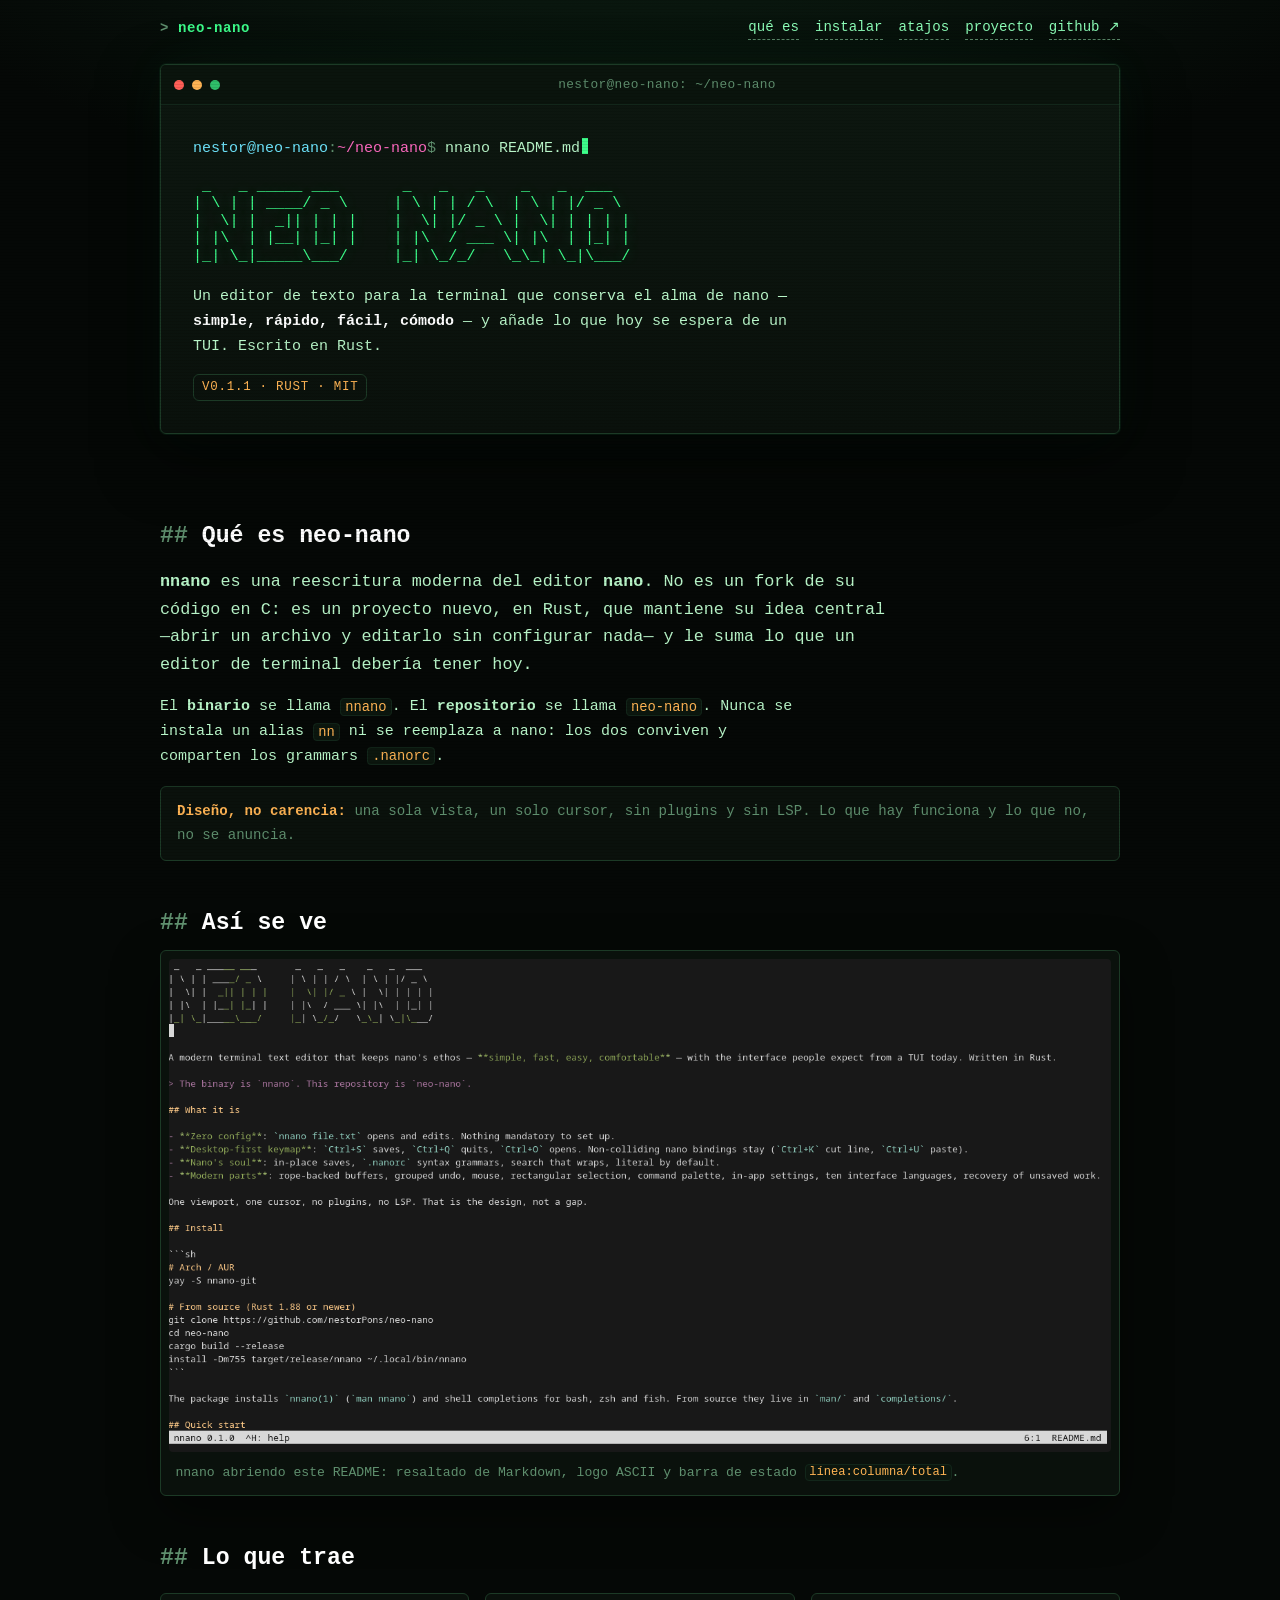
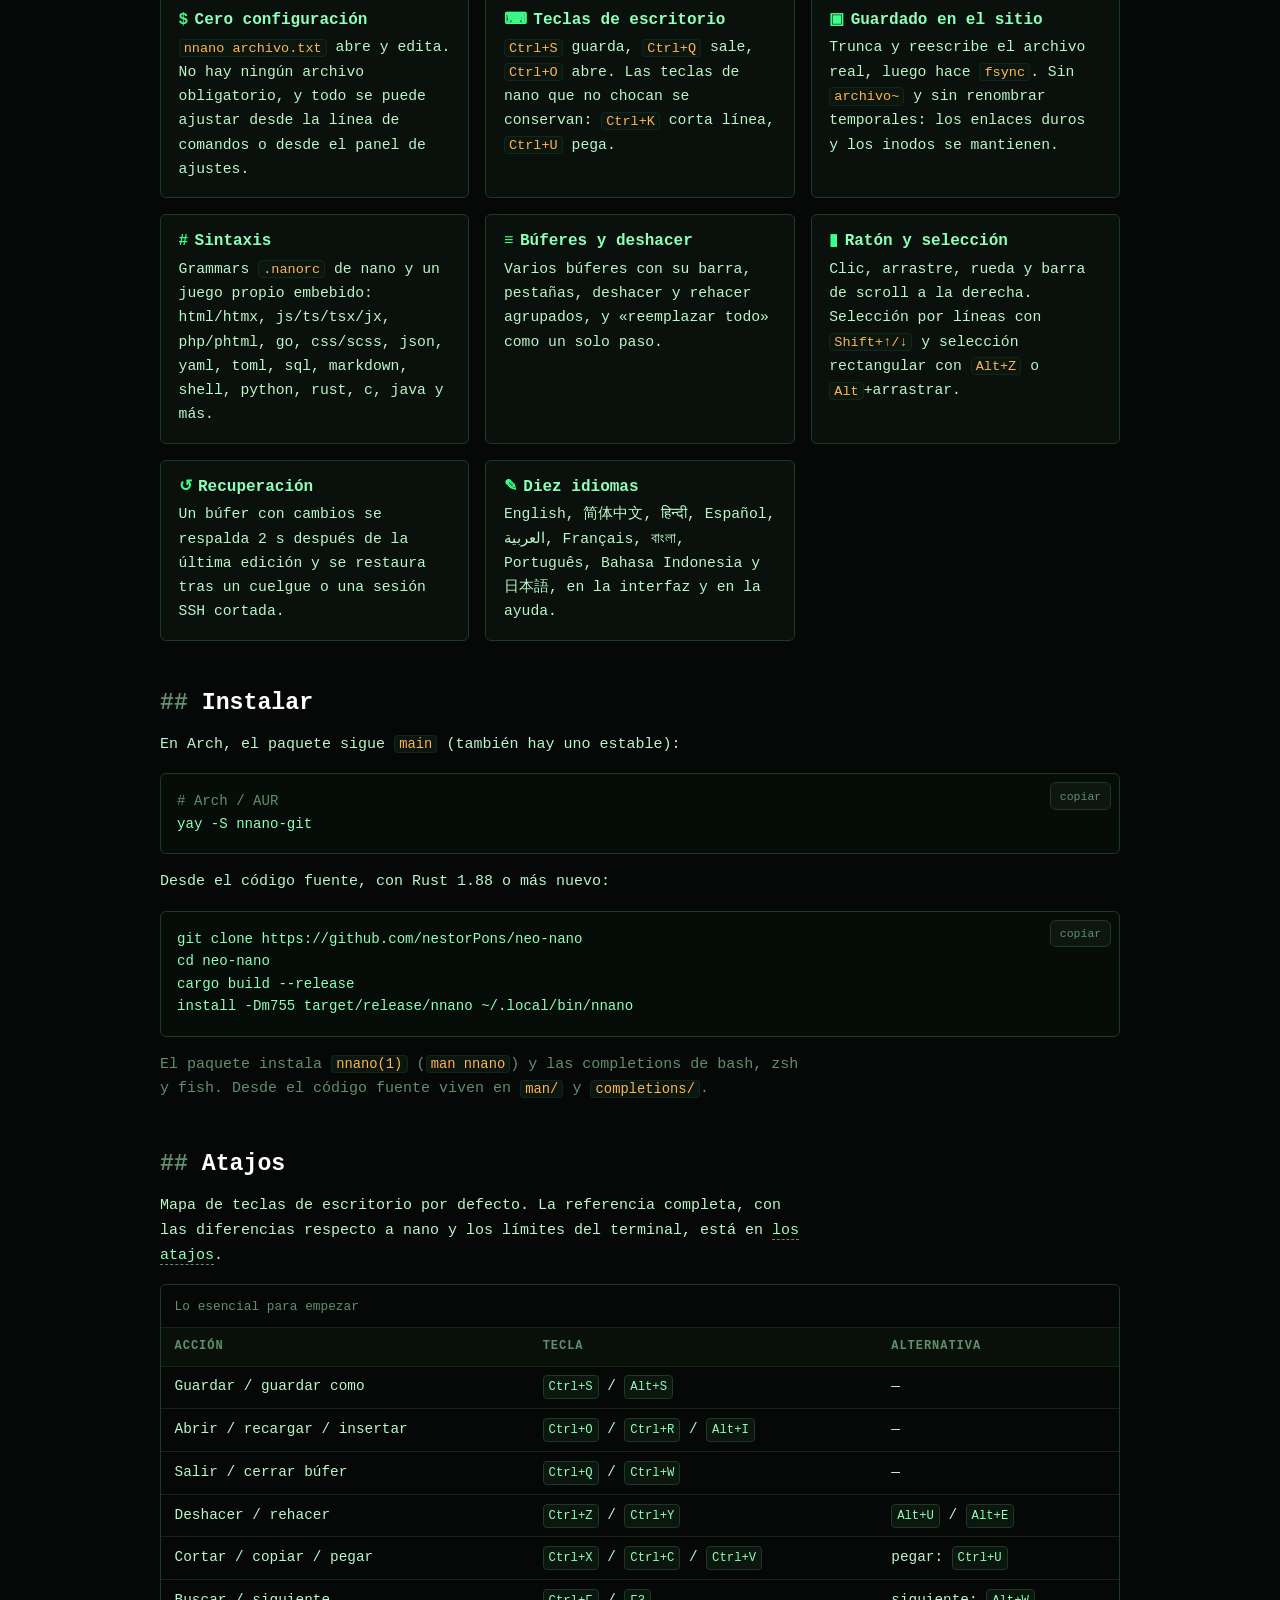
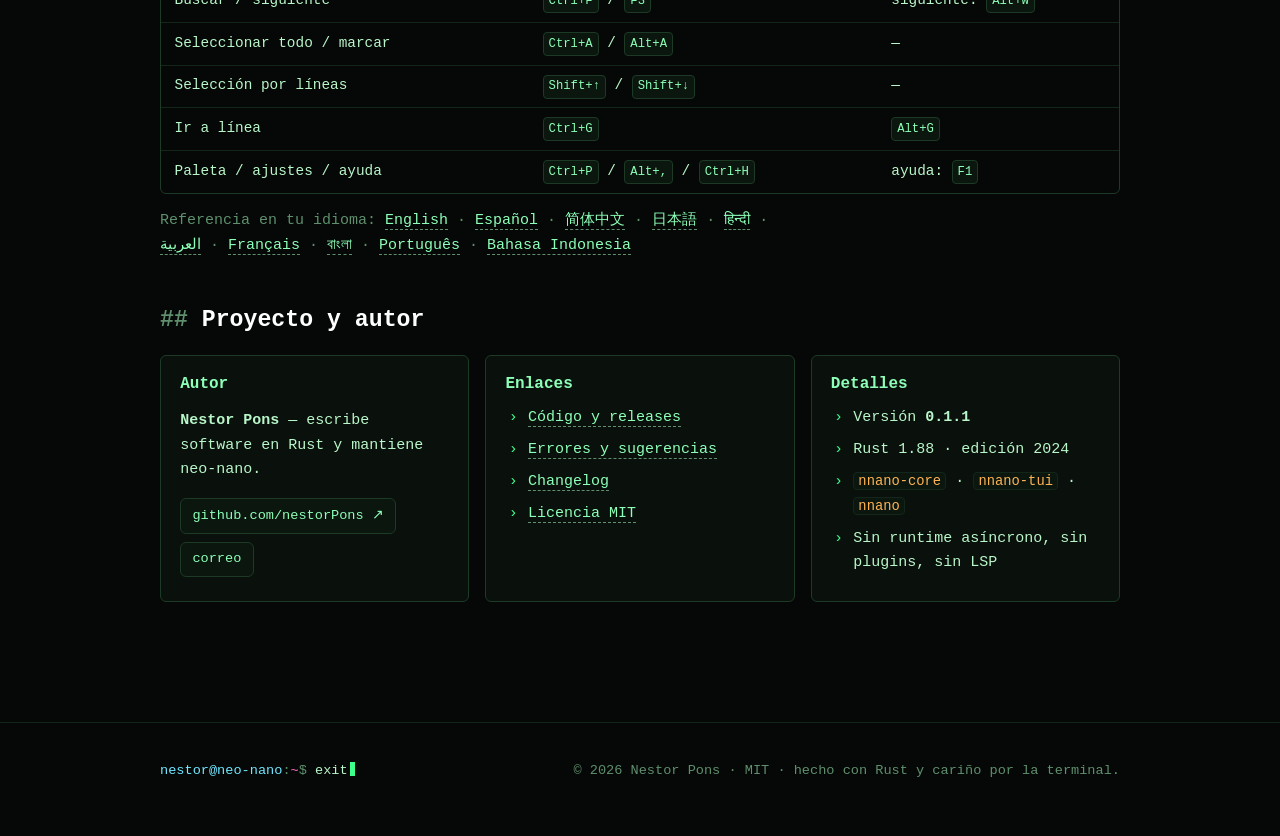
==== docs/index.html @ e3008f57 "site: terminal-retro GitHub Pages for the project - docs/index.html: what neo-nano is, screenshot, f" ====
<!doctype html>
<html lang="es">
<head>
  <meta charset="utf-8">
  <meta name="viewport" content="width=device-width, initial-scale=1">
  <title>neo-nano — un editor de texto para la terminal</title>
  <meta name="description" content="nnano es un editor de texto de terminal moderno escrito en Rust: la filosofía de nano (simple, rápido, fácil, cómodo) con teclas de escritorio, ratón, deshacer agrupado, paleta de comandos, diez idiomas y recuperación de trabajo sin guardar.">
  <meta name="author" content="Nestor Pons">
  <meta name="theme-color" content="#050806">

  <meta property="og:type" content="website">
  <meta property="og:title" content="neo-nano — un editor de texto para la terminal">
  <meta property="og:description" content="La filosofía de nano, con lo que se espera de un TUI hoy. Escrito en Rust. El binario es nnano; el repositorio es neo-nano.">
  <meta property="og:url" content="https://nestorpons.github.io/neo-nano/">
  <meta property="og:image" content="https://nestorpons.github.io/neo-nano/assets/neo-nano.png">
  <meta property="og:locale" content="es_ES">
  <meta name="twitter:card" content="summary_large_image">

  <link rel="icon" href="assets/favicon.svg" type="image/svg+xml">
  <link rel="stylesheet" href="style.css">
  <script src="site.js" defer></script>
</head>
<body>
  <a class="skip" href="#contenido">Saltar al contenido</a>

  <div class="wrap topnav" aria-label="Navegación principal">
    <a class="brand" href="./">neo-nano</a>
    <a href="#que-es">qué es</a>
    <a href="#instalar">instalar</a>
    <a href="atajos.html">atajos</a>
    <a href="#proyecto">proyecto</a>
    <a href="https://github.com/nestorPons/neo-nano">github ↗</a>
  </div>

  <header class="wrap term">
    <div class="term-bar" aria-hidden="true">
      <span class="dot r"></span>
      <span class="dot a"></span>
      <span class="dot g"></span>
      <span class="term-title">nestor@neo-nano: ~/neo-nano</span>
    </div>
    <div class="term-body">
      <p class="prompt" aria-hidden="true"><span class="user">nestor@neo-nano</span>:<span class="path">~/neo-nano</span>$ <span class="cmd">nnano README.md</span><span class="cursor"></span></p>
      <h1 class="sr-only">neo-nano: un editor de texto de terminal moderno y compatible con nano</h1>
      <pre class="logo" aria-hidden="true"> _   _ _____ ___       _   _   _    _   _  ___
| \ | | ____/ _ \     | \ | | / \  | \ | |/ _ \
|  \| |  _|| | | |    |  \| |/ _ \ |  \| | | | |
| |\  | |__| |_| |    | |\  / ___ \| |\  | |_| |
|_| \_|_____\___/     |_| \_/_/   \_\_| \_|\___/</pre>
      <p class="tagline">Un editor de texto para la terminal que conserva el alma de nano — <strong>simple, rápido, fácil, cómodo</strong> — y añade lo que hoy se espera de un TUI. Escrito en Rust.</p>
      <span class="kicker">v0.1.1 · Rust · MIT</span>
    </div>
  </header>

  <main id="contenido" class="wrap">
    <section id="que-es">
      <h2>Qué es neo-nano</h2>
      <p class="lead"><strong>nnano</strong> es una reescritura moderna del editor <strong>nano</strong>. No es un fork de su código en C: es un proyecto nuevo, en Rust, que mantiene su idea central —abrir un archivo y editarlo sin configurar nada— y le suma lo que un editor de terminal debería tener hoy.</p>
      <p>El <strong>binario</strong> se llama <code>nnano</code>. El <strong>repositorio</strong> se llama <code>neo-nano</code>. Nunca se instala un alias <code>nn</code> ni se reemplaza a nano: los dos conviven y comparten los grammars <code>.nanorc</code>.</p>
      <div class="note"><strong>Diseño, no carencia:</strong> una sola vista, un solo cursor, sin plugins y sin LSP. Lo que hay funciona y lo que no, no se anuncia.</div>
    </section>

    <section id="captura">
      <h2>Así se ve</h2>
      <figure class="shot">
        <img src="assets/neo-nano.png" width="1365" height="714" alt="nnano mostrando el README del proyecto: logo ASCII en verde, Markdown resaltado y la barra de estado con la posición del cursor y el total de líneas.">
        <figcaption>nnano abriendo este README: resaltado de Markdown, logo ASCII y barra de estado <code>línea:columna/total</code>.</figcaption>
      </figure>
    </section>

    <section id="caracteristicas">
      <h2>Lo que trae</h2>
      <div class="grid">
        <article class="card">
          <h3><span class="ico">$</span>Cero configuración</h3>
          <p><code>nnano archivo.txt</code> abre y edita. No hay ningún archivo obligatorio, y todo se puede ajustar desde la línea de comandos o desde el panel de ajustes.</p>
        </article>
        <article class="card">
          <h3><span class="ico">⌨</span>Teclas de escritorio</h3>
          <p><code>Ctrl+S</code> guarda, <code>Ctrl+Q</code> sale, <code>Ctrl+O</code> abre. Las teclas de nano que no chocan se conservan: <code>Ctrl+K</code> corta línea, <code>Ctrl+U</code> pega.</p>
        </article>
        <article class="card">
          <h3><span class="ico">▣</span>Guardado en el sitio</h3>
          <p>Trunca y reescribe el archivo real, luego hace <code>fsync</code>. Sin <code>archivo~</code> y sin renombrar temporales: los enlaces duros y los inodos se mantienen.</p>
        </article>
        <article class="card">
          <h3><span class="ico">#</span>Sintaxis</h3>
          <p>Grammars <code>.nanorc</code> de nano y un juego propio embebido: html/htmx, js/ts/tsx/jx, php/phtml, go, css/scss, json, yaml, toml, sql, markdown, shell, python, rust, c, java y más.</p>
        </article>
        <article class="card">
          <h3><span class="ico">≡</span>Búferes y deshacer</h3>
          <p>Varios búferes con su barra, pestañas, deshacer y rehacer agrupados, y «reemplazar todo» como un solo paso.</p>
        </article>
        <article class="card">
          <h3><span class="ico">▮</span>Ratón y selección</h3>
          <p>Clic, arrastre, rueda y barra de scroll a la derecha. Selección por líneas con <code>Shift+↑/↓</code> y selección rectangular con <code>Alt+Z</code> o <code>Alt</code>+arrastrar.</p>
        </article>
        <article class="card">
          <h3><span class="ico">↺</span>Recuperación</h3>
          <p>Un búfer con cambios se respalda 2 s después de la última edición y se restaura tras un cuelgue o una sesión SSH cortada.</p>
        </article>
        <article class="card">
          <h3><span class="ico">✎</span>Diez idiomas</h3>
          <p>English, 简体中文, हिन्दी, Español, العربية, Français, বাংলা, Português, Bahasa Indonesia y 日本語, en la interfaz y en la ayuda.</p>
        </article>
      </div>
    </section>

    <section id="instalar">
      <h2>Instalar</h2>
      <p>En Arch, el paquete sigue <code>main</code> (también hay uno estable):</p>
      <div class="code">
        <button class="copy" type="button" data-copy="cmd-aur">copiar</button>
        <pre id="cmd-aur"><span class="comment"># Arch / AUR</span>
yay -S nnano-git</pre>
      </div>
      <p>Desde el código fuente, con Rust 1.88 o más nuevo:</p>
      <div class="code">
        <button class="copy" type="button" data-copy="cmd-src">copiar</button>
        <pre id="cmd-src">git clone https://github.com/nestorPons/neo-nano
cd neo-nano
cargo build --release
install -Dm755 target/release/nnano ~/.local/bin/nnano</pre>
      </div>
      <p class="muted">El paquete instala <code>nnano(1)</code> (<code>man nnano</code>) y las completions de bash, zsh y fish. Desde el código fuente viven en <code>man/</code> y <code>completions/</code>.</p>
    </section>

    <section id="atajos">
      <h2>Atajos</h2>
      <p>Mapa de teclas de escritorio por defecto. La referencia completa, con las diferencias respecto a nano y los límites del terminal, está en <a href="atajos.html">los atajos</a>.</p>
      <div class="table-wrap">
        <table>
          <caption>Lo esencial para empezar</caption>
          <thead>
            <tr><th scope="col">Acción</th><th scope="col">Tecla</th><th scope="col">Alternativa</th></tr>
          </thead>
          <tbody>
            <tr><td>Guardar / guardar como</td><td><kbd>Ctrl+S</kbd> / <kbd>Alt+S</kbd></td><td>—</td></tr>
            <tr><td>Abrir / recargar / insertar</td><td><kbd>Ctrl+O</kbd> / <kbd>Ctrl+R</kbd> / <kbd>Alt+I</kbd></td><td>—</td></tr>
            <tr><td>Salir / cerrar búfer</td><td><kbd>Ctrl+Q</kbd> / <kbd>Ctrl+W</kbd></td><td>—</td></tr>
            <tr><td>Deshacer / rehacer</td><td><kbd>Ctrl+Z</kbd> / <kbd>Ctrl+Y</kbd></td><td><kbd>Alt+U</kbd> / <kbd>Alt+E</kbd></td></tr>
            <tr><td>Cortar / copiar / pegar</td><td><kbd>Ctrl+X</kbd> / <kbd>Ctrl+C</kbd> / <kbd>Ctrl+V</kbd></td><td>pegar: <kbd>Ctrl+U</kbd></td></tr>
            <tr><td>Buscar / siguiente</td><td><kbd>Ctrl+F</kbd> / <kbd>F3</kbd></td><td>siguiente: <kbd>Alt+W</kbd></td></tr>
            <tr><td>Seleccionar todo / marcar</td><td><kbd>Ctrl+A</kbd> / <kbd>Alt+A</kbd></td><td>—</td></tr>
            <tr><td>Selección por líneas</td><td><kbd>Shift+↑</kbd> / <kbd>Shift+↓</kbd></td><td>—</td></tr>
            <tr><td>Ir a línea</td><td><kbd>Ctrl+G</kbd></td><td><kbd>Alt+G</kbd></td></tr>
            <tr><td>Paleta / ajustes / ayuda</td><td><kbd>Ctrl+P</kbd> / <kbd>Alt+,</kbd> / <kbd>Ctrl+H</kbd></td><td>ayuda: <kbd>F1</kbd></td></tr>
          </tbody>
        </table>
      </div>
      <p class="muted">Referencia en tu idioma:
        <a href="https://github.com/nestorPons/neo-nano/blob/main/docs/en/shortcuts.md">English</a> ·
        <a href="https://github.com/nestorPons/neo-nano/blob/main/docs/es/shortcuts.md">Español</a> ·
        <a href="https://github.com/nestorPons/neo-nano/blob/main/docs/zh-Hans/shortcuts.md">简体中文</a> ·
        <a href="https://github.com/nestorPons/neo-nano/blob/main/docs/ja/shortcuts.md">日本語</a> ·
        <a href="https://github.com/nestorPons/neo-nano/blob/main/docs/hi/shortcuts.md">हिन्दी</a> ·
        <a href="https://github.com/nestorPons/neo-nano/blob/main/docs/ar/shortcuts.md">العربية</a> ·
        <a href="https://github.com/nestorPons/neo-nano/blob/main/docs/fr/shortcuts.md">Français</a> ·
        <a href="https://github.com/nestorPons/neo-nano/blob/main/docs/bn/shortcuts.md">বাংলা</a> ·
        <a href="https://github.com/nestorPons/neo-nano/blob/main/docs/pt/shortcuts.md">Português</a> ·
        <a href="https://github.com/nestorPons/neo-nano/blob/main/docs/id/shortcuts.md">Bahasa Indonesia</a>
      </p>
    </section>

    <section id="proyecto">
      <h2>Proyecto y autor</h2>
      <div class="about">
        <div class="panel">
          <h3>Autor</h3>
          <p><strong>Nestor Pons</strong> — escribe software en Rust y mantiene neo-nano.</p>
          <div class="links">
            <a class="btn" href="https://github.com/nestorPons">github.com/nestorPons ↗</a>
            <a class="btn" href="mailto:nestorpons@gmail.com">correo</a>
          </div>
        </div>
        <div class="panel">
          <h3>Enlaces</h3>
          <ul class="plain">
            <li><a href="https://github.com/nestorPons/neo-nano">Código y releases</a></li>
            <li><a href="https://github.com/nestorPons/neo-nano/issues">Errores y sugerencias</a></li>
            <li><a href="https://github.com/nestorPons/neo-nano/blob/main/CHANGELOG.md">Changelog</a></li>
            <li><a href="https://github.com/nestorPons/neo-nano/blob/main/LICENSE">Licencia MIT</a></li>
          </ul>
        </div>
        <div class="panel">
          <h3>Detalles</h3>
          <ul class="plain">
            <li>Versión <strong>0.1.1</strong></li>
            <li>Rust 1.88 · edición 2024</li>
            <li><code>nnano-core</code> · <code>nnano-tui</code> · <code>nnano</code></li>
            <li>Sin runtime asíncrono, sin plugins, sin LSP</li>
          </ul>
        </div>
      </div>
    </section>
  </main>

  <footer>
    <div class="wrap">
      <p class="prompt" aria-hidden="true"><span class="user">nestor@neo-nano</span>:<span class="path">~</span>$ <span class="cmd">exit</span><span class="cursor"></span></p>
      <p>© 2026 Nestor Pons · MIT · hecho con Rust y cariño por la terminal.</p>
    </div>
  </footer>
</body>
</html>
---- docs/style.css ----
/* neo-nano — terminal retro, simple y sin dependencias. */

:root {
  --bg: #050806;
  --panel: #0a110c;
  --panel-2: #0d1710;
  --fg: #b9f6c9;
  --dim: #5f8f6e;
  --green: #3dff8b;
  --green-soft: #8dffb8;
  --amber: #ffb454;
  --cyan: #6fe7ff;
  --magenta: #ff6ac1;
  --red: #ff5f57;
  --border: #1c3a26;
  --border-soft: #12261a;
  --radius: 6px;
  --mono: ui-monospace, "SF Mono", SFMono-Regular, Menlo, Consolas,
    "Liberation Mono", "Courier New", monospace;
  --max: 960px;
}

*,
*::before,
*::after {
  box-sizing: border-box;
}

html {
  color-scheme: dark;
  scroll-behavior: smooth;
}

body {
  margin: 0;
  background:
    radial-gradient(1200px 600px at 50% -200px, #0d2416 0%, transparent 70%),
    var(--bg);
  color: var(--fg);
  font-family: var(--mono);
  font-size: 15px;
  line-height: 1.65;
  -webkit-font-smoothing: antialiased;
}

/* Scanlines: textura, no un filtro que estorbe. */
body::before {
  content: "";
  position: fixed;
  inset: 0;
  z-index: 100;
  pointer-events: none;
  background: repeating-linear-gradient(
    to bottom,
    rgba(0, 0, 0, 0.16) 0,
    rgba(0, 0, 0, 0.16) 1px,
    transparent 1px,
    transparent 3px
  );
  opacity: 0.55;
}

::selection {
  background: var(--green);
  color: #03170a;
}

a {
  color: var(--green-soft);
  text-decoration: none;
  border-bottom: 1px dashed var(--dim);
}

a:hover,
a:focus-visible {
  color: #fff;
  border-bottom-color: var(--green);
}

:focus-visible {
  outline: 2px solid var(--green);
  outline-offset: 3px;
  border-radius: 2px;
}

.skip {
  position: absolute;
  left: -999px;
  top: 8px;
  z-index: 200;
  padding: 8px 12px;
  background: var(--panel);
  border: 1px solid var(--green);
  border-radius: var(--radius);
}

.skip:focus {
  left: 8px;
}

.sr-only {
  position: absolute;
  width: 1px;
  height: 1px;
  padding: 0;
  margin: -1px;
  overflow: hidden;
  clip: rect(0, 0, 0, 0);
  white-space: nowrap;
  border: 0;
}

code {
  font-family: var(--mono);
  font-size: 0.92em;
  color: var(--amber);
  background: #0b160e;
  border: 1px solid var(--border-soft);
  border-radius: 4px;
  padding: 0.04em 0.3em;
}

.wrap {
  width: min(var(--max), 100% - 2rem);
  margin-inline: auto;
}

/* --- Ventana de terminal ------------------------------------------- */

.term {
  margin-top: 1.25rem;
  background: linear-gradient(180deg, var(--panel-2), var(--panel));
  border: 1px solid var(--border);
  border-radius: var(--radius);
  box-shadow:
    0 0 0 1px rgba(61, 255, 139, 0.06),
    0 24px 60px rgba(0, 0, 0, 0.55),
    0 0 48px rgba(61, 255, 139, 0.05);
  overflow: hidden;
}

.term-bar {
  display: flex;
  align-items: center;
  gap: 0.5rem;
  padding: 0.55rem 0.8rem;
  background: #0a140d;
  border-bottom: 1px solid var(--border-soft);
}

.dot {
  width: 10px;
  height: 10px;
  border-radius: 50%;
  background: var(--dim);
  flex: none;
}

.dot.g {
  background: #2fbf6a;
}
.dot.a {
  background: var(--amber);
}
.dot.r {
  background: var(--red);
}

.term-title {
  margin-inline: auto;
  color: var(--dim);
  font-size: 0.8rem;
  letter-spacing: 0.03em;
}

.term-body {
  padding: clamp(1rem, 3vw, 2rem);
}

.prompt {
  margin: 0 0 1rem;
  color: var(--dim);
  word-break: break-word;
}

.prompt .user {
  color: var(--cyan);
}
.prompt .path {
  color: var(--magenta);
}
.prompt .cmd {
  color: var(--fg);
}

.cursor {
  display: inline-block;
  width: 0.6ch;
  height: 1.05em;
  margin-left: 2px;
  background: var(--green);
  vertical-align: -0.15em;
  animation: blink 1.05s steps(1) infinite;
}

@keyframes blink {
  0%,
  49% {
    opacity: 1;
  }
  50%,
  100% {
    opacity: 0;
  }
}

.logo {
  margin: 0;
  color: var(--green);
  font-size: clamp(0.42rem, 1.55vw, 0.95rem);
  line-height: 1.15;
  text-shadow: 0 0 12px rgba(61, 255, 139, 0.35);
  overflow-x: auto;
  white-space: pre;
}

.tagline {
  margin: 1.25rem 0 0;
  color: var(--fg);
  max-width: 70ch;
}

.tagline strong {
  color: #fff;
}

.kicker {
  display: inline-block;
  margin-top: 0.9rem;
  padding: 0.15rem 0.5rem;
  border: 1px solid var(--border);
  border-radius: var(--radius);
  color: var(--amber);
  font-size: 0.78rem;
  letter-spacing: 0.06em;
  text-transform: uppercase;
}

/* --- Secciones ----------------------------------------------------- */

main {
  padding-block: 2.5rem 1rem;
}

section {
  margin-block: 3rem;
}

h1,
h2,
h3 {
  line-height: 1.25;
  margin: 0 0 0.75rem;
}

h2 {
  font-size: clamp(1.1rem, 2.6vw, 1.45rem);
  color: #fff;
}

h2::before {
  content: "## ";
  color: var(--dim);
}

h3 {
  font-size: 1rem;
  color: var(--green-soft);
}

p {
  max-width: 72ch;
}

.lead {
  font-size: 1.05rem;
  color: var(--fg);
}

.muted {
  color: var(--dim);
}

.grid {
  display: grid;
  grid-template-columns: repeat(auto-fit, minmax(235px, 1fr));
  gap: 1rem;
  margin-top: 1.25rem;
}

.card {
  background: var(--panel);
  border: 1px solid var(--border);
  border-radius: var(--radius);
  padding: 1rem 1.1rem;
  transition:
    border-color 0.18s ease,
    transform 0.18s ease,
    background 0.18s ease;
}

.card:hover {
  border-color: var(--green);
  background: var(--panel-2);
  transform: translateY(-2px);
}

.card h3 {
  margin-bottom: 0.35rem;
}

.card p {
  margin: 0;
  color: var(--fg);
  font-size: 0.92rem;
}

.card .ico {
  color: var(--green);
  margin-right: 0.4rem;
}

/* --- Captura ------------------------------------------------------- */

.shot {
  margin: 0;
  border: 1px solid var(--border);
  border-radius: var(--radius);
  background: var(--panel);
  padding: 0.5rem;
  box-shadow: 0 18px 50px rgba(0, 0, 0, 0.45);
}

.shot img {
  display: block;
  width: 100%;
  height: auto;
  border-radius: 4px;
}

.shot figcaption {
  padding: 0.6rem 0.4rem 0.2rem;
  color: var(--dim);
  font-size: 0.82rem;
}

/* --- Código e instalación ----------------------------------------- */

.code {
  position: relative;
  margin: 1rem 0;
  background: #060c08;
  border: 1px solid var(--border);
  border-radius: var(--radius);
}

.code pre {
  margin: 0;
  padding: 1rem 1rem 1.1rem;
  overflow-x: auto;
  color: var(--green-soft);
  font-size: 0.88rem;
  line-height: 1.6;
}

.code .comment {
  color: var(--dim);
}

.copy {
  position: absolute;
  top: 0.5rem;
  right: 0.5rem;
  padding: 0.2rem 0.55rem;
  background: var(--panel-2);
  color: var(--dim);
  border: 1px solid var(--border);
  border-radius: var(--radius);
  font: inherit;
  font-size: 0.72rem;
  cursor: pointer;
  transition:
    color 0.15s ease,
    border-color 0.15s ease;
}

.copy:hover,
.copy:focus-visible {
  color: var(--green);
  border-color: var(--green);
}

/* --- Tablas -------------------------------------------------------- */

.table-wrap {
  margin-top: 1rem;
  overflow-x: auto;
  border: 1px solid var(--border);
  border-radius: var(--radius);
}

table {
  width: 100%;
  border-collapse: collapse;
  min-width: 34rem;
  font-size: 0.9rem;
}

caption {
  text-align: left;
  padding: 0.65rem 0.85rem;
  color: var(--dim);
  font-size: 0.8rem;
  border-bottom: 1px solid var(--border-soft);
}

th,
td {
  text-align: left;
  padding: 0.55rem 0.85rem;
  border-bottom: 1px solid var(--border-soft);
  vertical-align: top;
}

thead th {
  color: var(--dim);
  font-weight: 600;
  font-size: 0.75rem;
  letter-spacing: 0.08em;
  text-transform: uppercase;
  background: #081009;
}

tbody tr:last-child td {
  border-bottom: 0;
}

tbody tr:hover {
  background: rgba(61, 255, 139, 0.04);
}

kbd {
  display: inline-block;
  padding: 0.08em 0.4em;
  background: #0b160e;
  border: 1px solid var(--border);
  border-radius: 4px;
  color: var(--green-soft);
  font-family: var(--mono);
  font-size: 0.85em;
  white-space: nowrap;
}

/* --- Listas -------------------------------------------------------- */

ul.plain {
  list-style: none;
  padding: 0;
  margin: 0.75rem 0 0;
}

ul.plain li {
  position: relative;
  padding-left: 1.4rem;
  margin-block: 0.45rem;
  max-width: 72ch;
}

ul.plain li::before {
  content: "›";
  position: absolute;
  left: 0.2rem;
  color: var(--green);
}

/* --- Autor / proyecto ---------------------------------------------- */

.about {
  display: grid;
  grid-template-columns: repeat(auto-fit, minmax(260px, 1fr));
  gap: 1rem;
  margin-top: 1.25rem;
}

.panel {
  background: var(--panel);
  border: 1px solid var(--border);
  border-radius: var(--radius);
  padding: 1.1rem 1.2rem;
}

.panel h3 {
  margin-bottom: 0.5rem;
}

.links {
  display: flex;
  flex-wrap: wrap;
  gap: 0.5rem;
  margin-top: 0.8rem;
}

.btn {
  display: inline-block;
  padding: 0.35rem 0.7rem;
  border: 1px solid var(--border);
  border-radius: var(--radius);
  background: #0b160e;
  color: var(--green-soft);
  font-size: 0.85rem;
  border-bottom: 1px solid var(--border);
}

.btn:hover,
.btn:focus-visible {
  border-color: var(--green);
  color: #fff;
}

.note {
  margin-top: 1rem;
  padding: 0.85rem 1rem;
  background: var(--panel);
  border: 1px solid var(--border);
  border-radius: var(--radius);
  color: var(--dim);
  font-size: 0.88rem;
}

.note strong {
  color: var(--amber);
}

/* --- Pie ----------------------------------------------------------- */

footer {
  margin-top: 3.5rem;
  padding: 1.5rem 0 2.5rem;
  border-top: 1px solid var(--border-soft);
  color: var(--dim);
  font-size: 0.85rem;
}

footer .wrap {
  display: flex;
  flex-wrap: wrap;
  gap: 0.5rem 1rem;
  align-items: center;
  justify-content: space-between;
}

footer .prompt {
  margin: 0;
}

/* --- Navegación entre páginas -------------------------------------- */

.topnav {
  display: flex;
  flex-wrap: wrap;
  align-items: center;
  gap: 0.5rem 1rem;
  padding: 1rem 0 0.25rem;
  font-size: 0.88rem;
}

.topnav .brand {
  color: var(--green);
  font-weight: 700;
  letter-spacing: 0.04em;
  border-bottom: 0;
  margin-right: auto;
}

.topnav .brand::before {
  content: "> ";
  color: var(--dim);
}

.topnav a[aria-current="page"] {
  color: #fff;
  border-bottom: 1px solid var(--green);
}

h1 {
  font-size: clamp(1.4rem, 3.6vw, 2rem);
  color: #fff;
}

h1 .hash {
  color: var(--dim);
}

/* --- Responsive ---------------------------------------------------- */

@media (max-width: 640px) {
  body {
    font-size: 14px;
  }

  .term-body {
    padding: 1rem;
  }

  .logo {
    font-size: 0.36rem;
  }

  .shot {
    padding: 0.3rem;
  }
}

@media (prefers-reduced-motion: reduce) {
  html {
    scroll-behavior: auto;
  }

  .cursor {
    animation: none;
  }

  .card {
    transition: none;
  }
}

@media print {
  body::before {
    display: none;
  }

  body {
    background: #fff;
    color: #000;
  }

  a {
    color: #000;
  }

  .term,
  .card,
  .panel,
  .shot,
  .table-wrap {
    box-shadow: none;
    border-color: #999;
  }
}
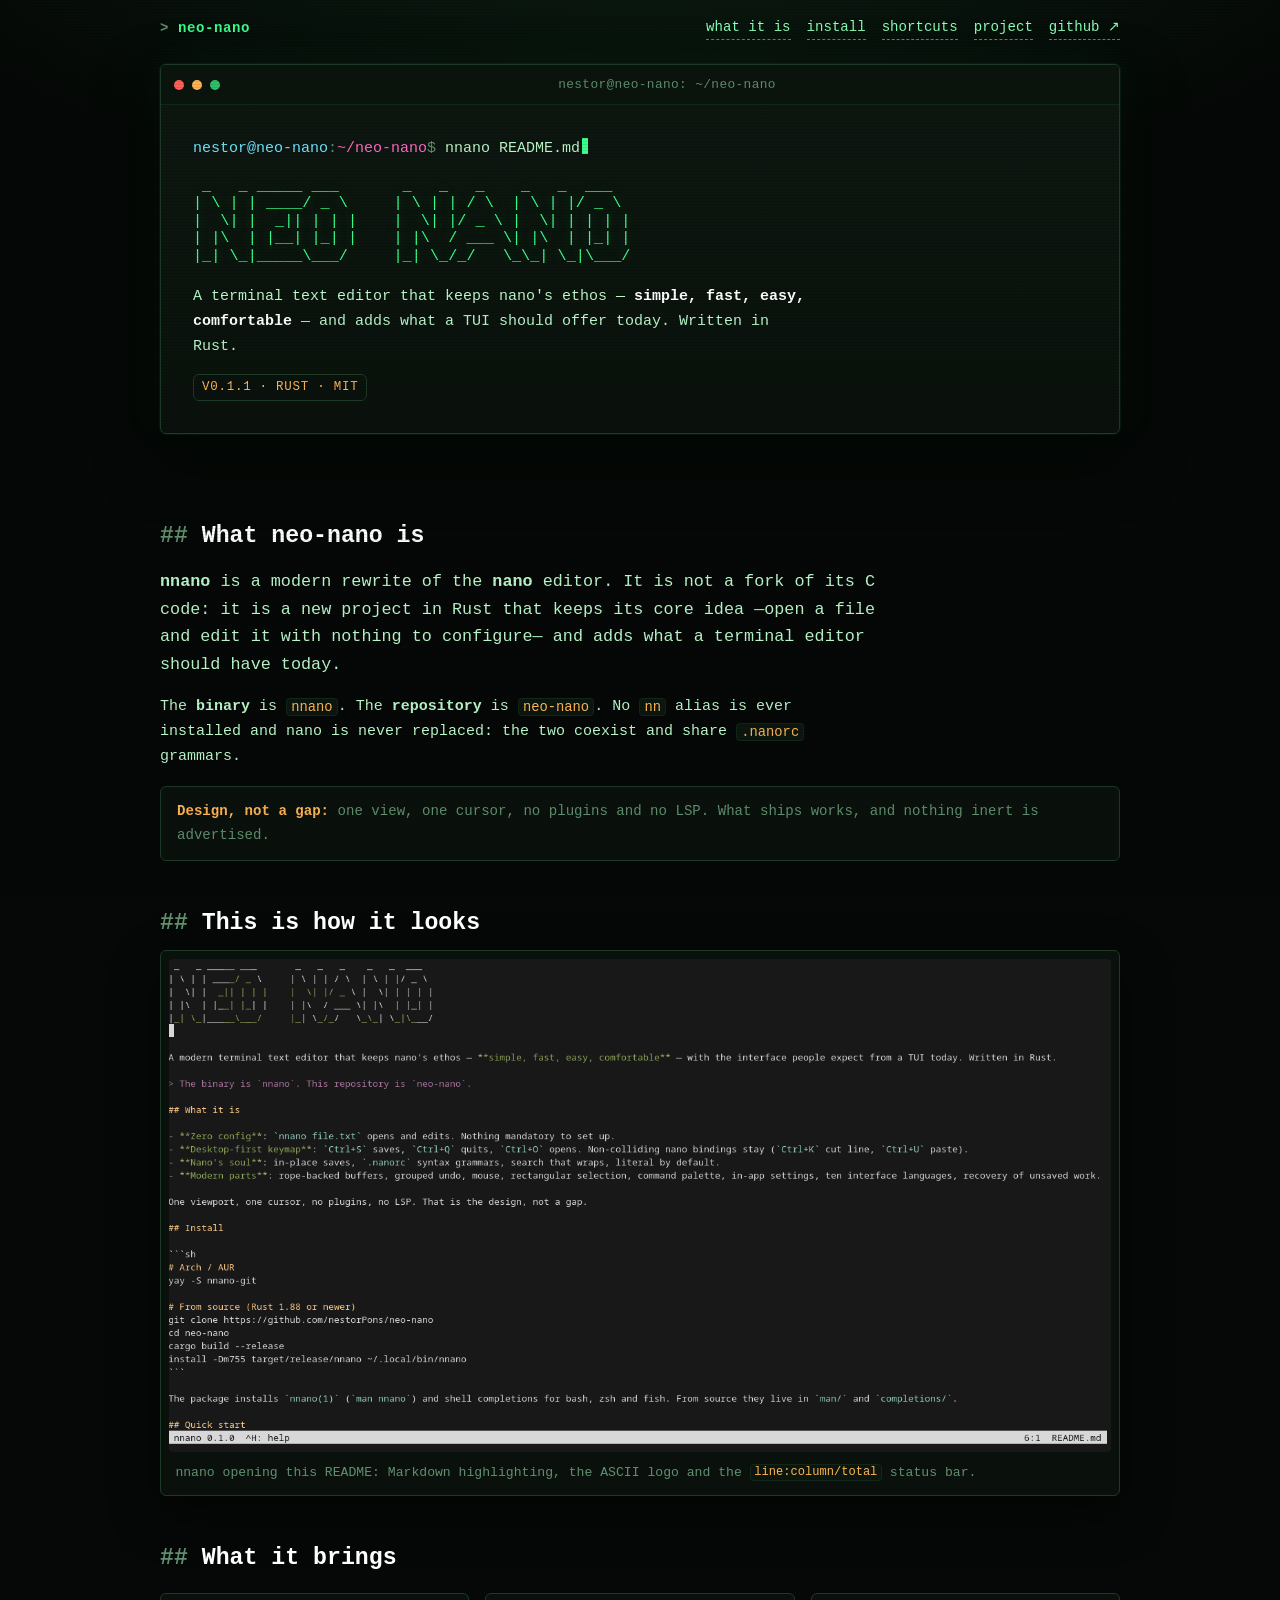
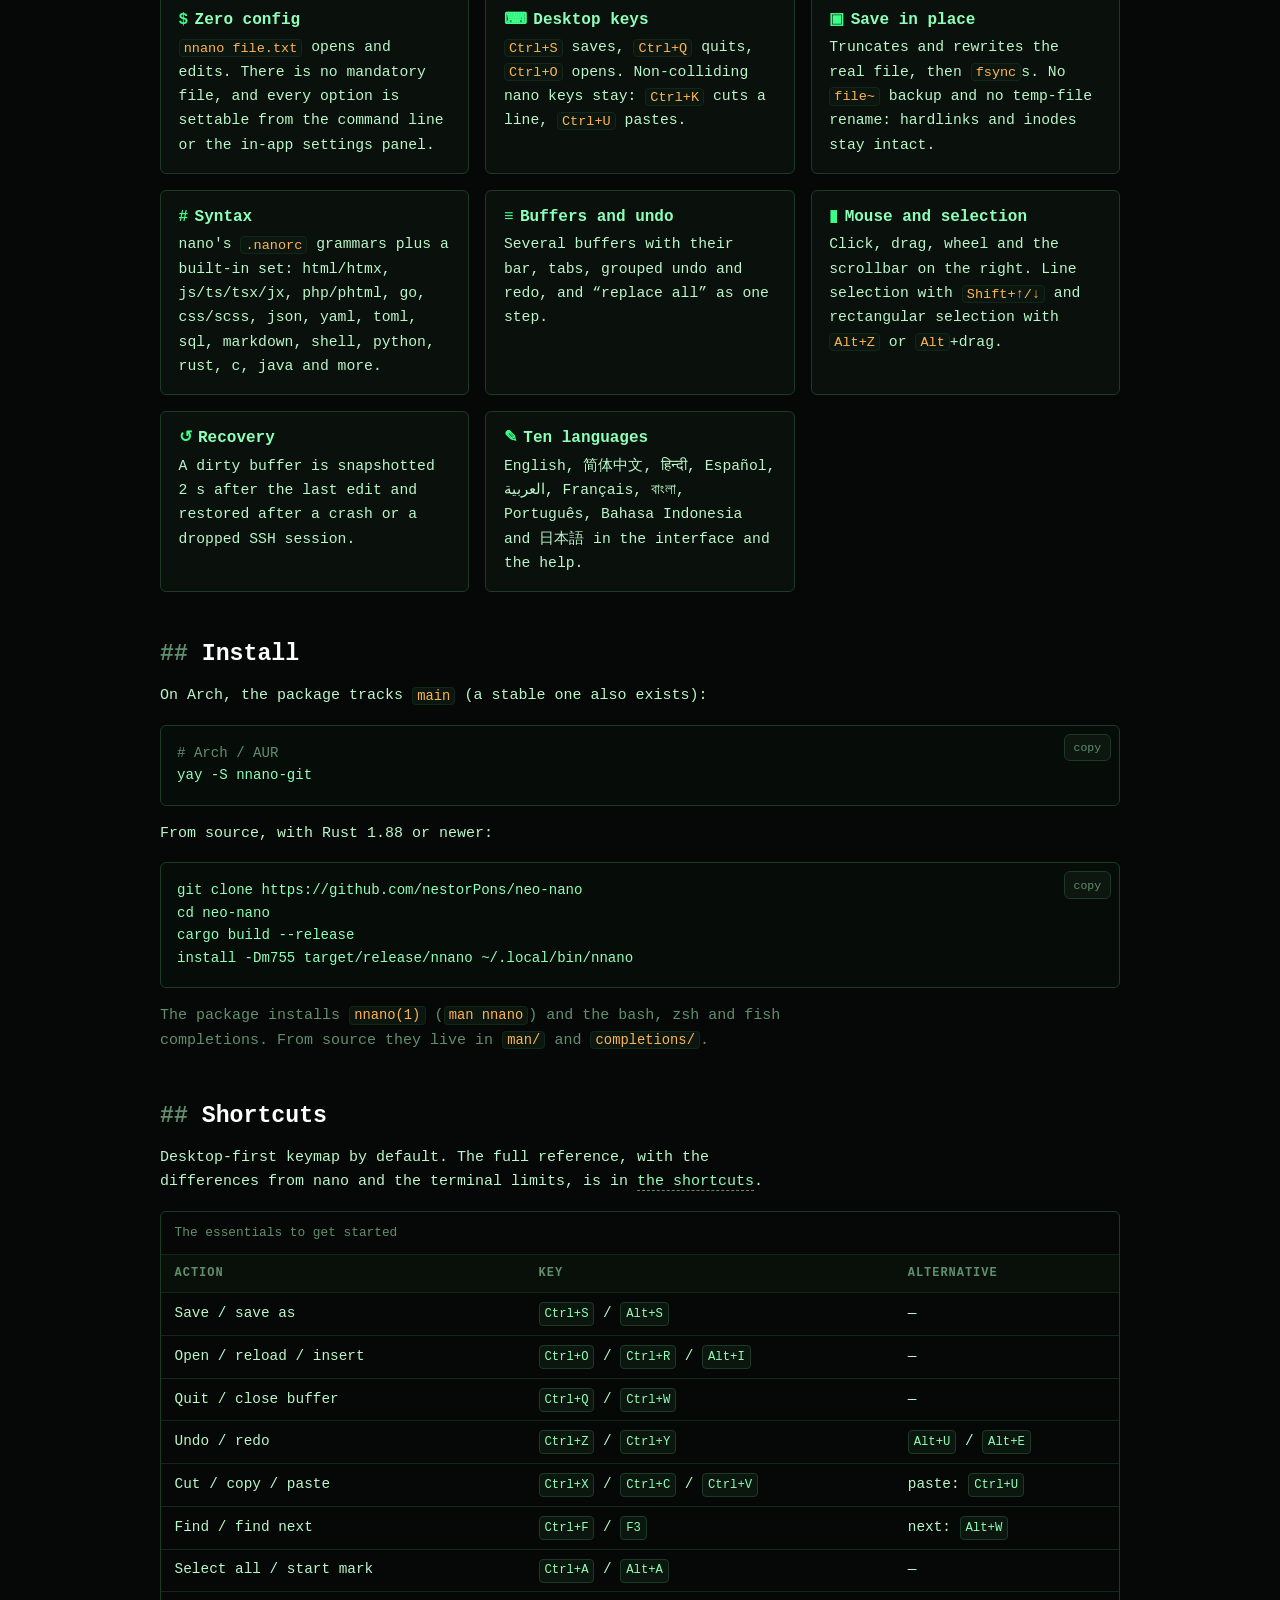
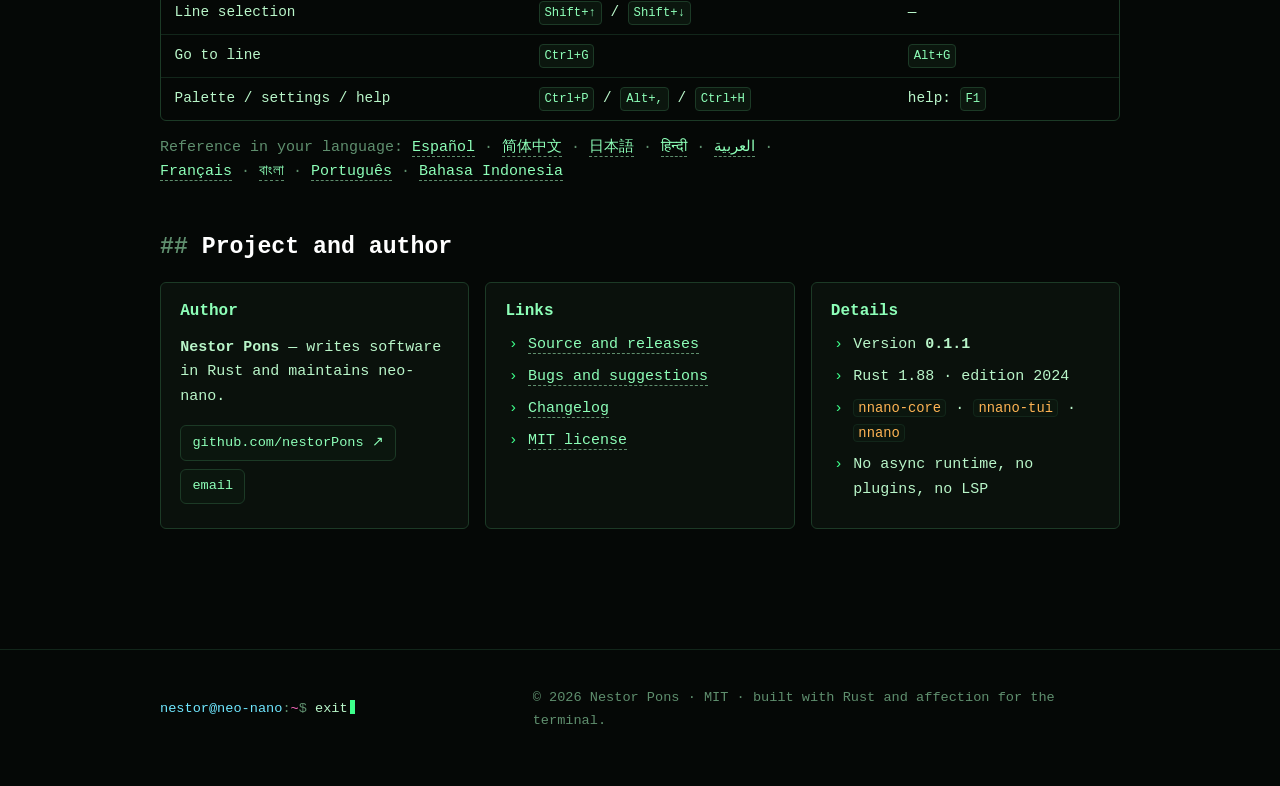
==== commit 86e32af9: "site: English source and on-device translation for the ten languages - Rewrite index.html and shortc" ====
--- a/docs/index.html
+++ b/docs/index.html
@@ -1,34 +1,51 @@
 <!doctype html>
-<html lang="es">
+<html lang="en">
 <head>
   <meta charset="utf-8">
   <meta name="viewport" content="width=device-width, initial-scale=1">
-  <title>neo-nano — un editor de texto para la terminal</title>
-  <meta name="description" content="nnano es un editor de texto de terminal moderno escrito en Rust: la filosofía de nano (simple, rápido, fácil, cómodo) con teclas de escritorio, ratón, deshacer agrupado, paleta de comandos, diez idiomas y recuperación de trabajo sin guardar.">
+  <title data-i18n>neo-nano — a text editor for the terminal</title>
+  <meta name="description" data-i18n-attr="content" content="nnano is a modern terminal text editor written in Rust: nano's ethos (simple, fast, easy, comfortable) with desktop keys, mouse, grouped undo, a command palette, ten languages and recovery of unsaved work.">
   <meta name="author" content="Nestor Pons">
   <meta name="theme-color" content="#050806">
 
   <meta property="og:type" content="website">
-  <meta property="og:title" content="neo-nano — un editor de texto para la terminal">
-  <meta property="og:description" content="La filosofía de nano, con lo que se espera de un TUI hoy. Escrito en Rust. El binario es nnano; el repositorio es neo-nano.">
+  <meta property="og:title" content="neo-nano — a text editor for the terminal">
+  <meta property="og:description" data-i18n-attr="content" content="nano's ethos, with what a TUI should offer today. Written in Rust. The binary is nnano; the repository is neo-nano.">
   <meta property="og:url" content="https://nestorpons.github.io/neo-nano/">
   <meta property="og:image" content="https://nestorpons.github.io/neo-nano/assets/neo-nano.png">
-  <meta property="og:locale" content="es_ES">
+  <meta property="og:locale" content="en_US">
   <meta name="twitter:card" content="summary_large_image">
 
   <link rel="icon" href="assets/favicon.svg" type="image/svg+xml">
   <link rel="stylesheet" href="style.css">
   <script src="site.js" defer></script>
+  <script src="translator.js" defer></script>
 </head>
 <body>
-  <a class="skip" href="#contenido">Saltar al contenido</a>
-
-  <div class="wrap topnav" aria-label="Navegación principal">
+  <a class="skip" href="#content" data-i18n>Skip to content</a>
+
+  <div class="wrap topnav" aria-label="Main navigation" data-i18n-attr="aria-label">
     <a class="brand" href="./">neo-nano</a>
-    <a href="#que-es">qué es</a>
-    <a href="#instalar">instalar</a>
-    <a href="atajos.html">atajos</a>
-    <a href="#proyecto">proyecto</a>
+    <a href="#what" data-i18n>what it is</a>
+    <a href="#install" data-i18n>install</a>
+    <a href="shortcuts.html" data-i18n>shortcuts</a>
+    <a href="#project" data-i18n>project</a>
+    <div class="lang-wrap" data-lang-switch hidden>
+      <label class="sr-only" for="lang" data-i18n>Language</label>
+      <select id="lang" class="lang-select" aria-label="Language" data-i18n-attr="aria-label">
+        <option value="en" selected>English</option>
+        <option value="es">Español</option>
+        <option value="zh">简体中文</option>
+        <option value="hi">हिन्दी</option>
+        <option value="ar">العربية</option>
+        <option value="fr">Français</option>
+        <option value="bn">বাংলা</option>
+        <option value="pt">Português</option>
+        <option value="id">Bahasa Indonesia</option>
+        <option value="ja">日本語</option>
+      </select>
+      <span class="lang-status" aria-live="polite"></span>
+    </div>
     <a href="https://github.com/nestorPons/neo-nano">github ↗</a>
   </div>
 
@@ -41,115 +58,114 @@
     </div>
     <div class="term-body">
       <p class="prompt" aria-hidden="true"><span class="user">nestor@neo-nano</span>:<span class="path">~/neo-nano</span>$ <span class="cmd">nnano README.md</span><span class="cursor"></span></p>
-      <h1 class="sr-only">neo-nano: un editor de texto de terminal moderno y compatible con nano</h1>
+      <h1 class="sr-only" data-i18n>neo-nano: a modern, nano-compatible terminal text editor</h1>
       <pre class="logo" aria-hidden="true"> _   _ _____ ___       _   _   _    _   _  ___
 | \ | | ____/ _ \     | \ | | / \  | \ | |/ _ \
 |  \| |  _|| | | |    |  \| |/ _ \ |  \| | | | |
 | |\  | |__| |_| |    | |\  / ___ \| |\  | |_| |
 |_| \_|_____\___/     |_| \_/_/   \_\_| \_|\___/</pre>
-      <p class="tagline">Un editor de texto para la terminal que conserva el alma de nano — <strong>simple, rápido, fácil, cómodo</strong> — y añade lo que hoy se espera de un TUI. Escrito en Rust.</p>
+      <p class="tagline" data-i18n>A terminal text editor that keeps nano's ethos — <strong>simple, fast, easy, comfortable</strong> — and adds what a TUI should offer today. Written in Rust.</p>
       <span class="kicker">v0.1.1 · Rust · MIT</span>
     </div>
   </header>
 
-  <main id="contenido" class="wrap">
-    <section id="que-es">
-      <h2>Qué es neo-nano</h2>
-      <p class="lead"><strong>nnano</strong> es una reescritura moderna del editor <strong>nano</strong>. No es un fork de su código en C: es un proyecto nuevo, en Rust, que mantiene su idea central —abrir un archivo y editarlo sin configurar nada— y le suma lo que un editor de terminal debería tener hoy.</p>
-      <p>El <strong>binario</strong> se llama <code>nnano</code>. El <strong>repositorio</strong> se llama <code>neo-nano</code>. Nunca se instala un alias <code>nn</code> ni se reemplaza a nano: los dos conviven y comparten los grammars <code>.nanorc</code>.</p>
-      <div class="note"><strong>Diseño, no carencia:</strong> una sola vista, un solo cursor, sin plugins y sin LSP. Lo que hay funciona y lo que no, no se anuncia.</div>
-    </section>
-
-    <section id="captura">
-      <h2>Así se ve</h2>
+  <main id="content" class="wrap">
+    <section id="what">
+      <h2 data-i18n>What neo-nano is</h2>
+      <p class="lead" data-i18n><strong>nnano</strong> is a modern rewrite of the <strong>nano</strong> editor. It is not a fork of its C code: it is a new project in Rust that keeps its core idea —open a file and edit it with nothing to configure— and adds what a terminal editor should have today.</p>
+      <p data-i18n>The <strong>binary</strong> is <code>nnano</code>. The <strong>repository</strong> is <code>neo-nano</code>. No <code>nn</code> alias is ever installed and nano is never replaced: the two coexist and share <code>.nanorc</code> grammars.</p>
+      <div class="note" data-i18n><strong>Design, not a gap:</strong> one view, one cursor, no plugins and no LSP. What ships works, and nothing inert is advertised.</div>
+    </section>
+
+    <section id="shot">
+      <h2 data-i18n>This is how it looks</h2>
       <figure class="shot">
-        <img src="assets/neo-nano.png" width="1365" height="714" alt="nnano mostrando el README del proyecto: logo ASCII en verde, Markdown resaltado y la barra de estado con la posición del cursor y el total de líneas.">
-        <figcaption>nnano abriendo este README: resaltado de Markdown, logo ASCII y barra de estado <code>línea:columna/total</code>.</figcaption>
+        <img src="assets/neo-nano.png" width="1365" height="714" alt="nnano showing the project README: green ASCII logo, highlighted Markdown and a status bar with the cursor position and the total line count." data-i18n-attr="alt">
+        <figcaption data-i18n>nnano opening this README: Markdown highlighting, the ASCII logo and the <code>line:column/total</code> status bar.</figcaption>
       </figure>
     </section>
 
-    <section id="caracteristicas">
-      <h2>Lo que trae</h2>
+    <section id="features">
+      <h2 data-i18n>What it brings</h2>
       <div class="grid">
         <article class="card">
-          <h3><span class="ico">$</span>Cero configuración</h3>
-          <p><code>nnano archivo.txt</code> abre y edita. No hay ningún archivo obligatorio, y todo se puede ajustar desde la línea de comandos o desde el panel de ajustes.</p>
-        </article>
-        <article class="card">
-          <h3><span class="ico">⌨</span>Teclas de escritorio</h3>
-          <p><code>Ctrl+S</code> guarda, <code>Ctrl+Q</code> sale, <code>Ctrl+O</code> abre. Las teclas de nano que no chocan se conservan: <code>Ctrl+K</code> corta línea, <code>Ctrl+U</code> pega.</p>
-        </article>
-        <article class="card">
-          <h3><span class="ico">▣</span>Guardado en el sitio</h3>
-          <p>Trunca y reescribe el archivo real, luego hace <code>fsync</code>. Sin <code>archivo~</code> y sin renombrar temporales: los enlaces duros y los inodos se mantienen.</p>
-        </article>
-        <article class="card">
-          <h3><span class="ico">#</span>Sintaxis</h3>
-          <p>Grammars <code>.nanorc</code> de nano y un juego propio embebido: html/htmx, js/ts/tsx/jx, php/phtml, go, css/scss, json, yaml, toml, sql, markdown, shell, python, rust, c, java y más.</p>
-        </article>
-        <article class="card">
-          <h3><span class="ico">≡</span>Búferes y deshacer</h3>
-          <p>Varios búferes con su barra, pestañas, deshacer y rehacer agrupados, y «reemplazar todo» como un solo paso.</p>
-        </article>
-        <article class="card">
-          <h3><span class="ico">▮</span>Ratón y selección</h3>
-          <p>Clic, arrastre, rueda y barra de scroll a la derecha. Selección por líneas con <code>Shift+↑/↓</code> y selección rectangular con <code>Alt+Z</code> o <code>Alt</code>+arrastrar.</p>
-        </article>
-        <article class="card">
-          <h3><span class="ico">↺</span>Recuperación</h3>
-          <p>Un búfer con cambios se respalda 2 s después de la última edición y se restaura tras un cuelgue o una sesión SSH cortada.</p>
-        </article>
-        <article class="card">
-          <h3><span class="ico">✎</span>Diez idiomas</h3>
-          <p>English, 简体中文, हिन्दी, Español, العربية, Français, বাংলা, Português, Bahasa Indonesia y 日本語, en la interfaz y en la ayuda.</p>
-        </article>
-      </div>
-    </section>
-
-    <section id="instalar">
-      <h2>Instalar</h2>
-      <p>En Arch, el paquete sigue <code>main</code> (también hay uno estable):</p>
+          <h3><span class="ico">$</span><span data-i18n>Zero config</span></h3>
+          <p data-i18n><code>nnano file.txt</code> opens and edits. There is no mandatory file, and every option is settable from the command line or the in-app settings panel.</p>
+        </article>
+        <article class="card">
+          <h3><span class="ico">⌨</span><span data-i18n>Desktop keys</span></h3>
+          <p data-i18n><code>Ctrl+S</code> saves, <code>Ctrl+Q</code> quits, <code>Ctrl+O</code> opens. Non-colliding nano keys stay: <code>Ctrl+K</code> cuts a line, <code>Ctrl+U</code> pastes.</p>
+        </article>
+        <article class="card">
+          <h3><span class="ico">▣</span><span data-i18n>Save in place</span></h3>
+          <p data-i18n>Truncates and rewrites the real file, then <code>fsync</code>s. No <code>file~</code> backup and no temp-file rename: hardlinks and inodes stay intact.</p>
+        </article>
+        <article class="card">
+          <h3><span class="ico">#</span><span data-i18n>Syntax</span></h3>
+          <p data-i18n>nano's <code>.nanorc</code> grammars plus a built-in set: html/htmx, js/ts/tsx/jx, php/phtml, go, css/scss, json, yaml, toml, sql, markdown, shell, python, rust, c, java and more.</p>
+        </article>
+        <article class="card">
+          <h3><span class="ico">≡</span><span data-i18n>Buffers and undo</span></h3>
+          <p data-i18n>Several buffers with their bar, tabs, grouped undo and redo, and “replace all” as one step.</p>
+        </article>
+        <article class="card">
+          <h3><span class="ico">▮</span><span data-i18n>Mouse and selection</span></h3>
+          <p data-i18n>Click, drag, wheel and the scrollbar on the right. Line selection with <code>Shift+↑/↓</code> and rectangular selection with <code>Alt+Z</code> or <code>Alt</code>+drag.</p>
+        </article>
+        <article class="card">
+          <h3><span class="ico">↺</span><span data-i18n>Recovery</span></h3>
+          <p data-i18n>A dirty buffer is snapshotted 2 s after the last edit and restored after a crash or a dropped SSH session.</p>
+        </article>
+        <article class="card">
+          <h3><span class="ico">✎</span><span data-i18n>Ten languages</span></h3>
+          <p data-i18n>English, 简体中文, हिन्दी, Español, العربية, Français, বাংলা, Português, Bahasa Indonesia and 日本語 in the interface and the help.</p>
+        </article>
+      </div>
+    </section>
+
+    <section id="install">
+      <h2 data-i18n>Install</h2>
+      <p data-i18n>On Arch, the package tracks <code>main</code> (a stable one also exists):</p>
       <div class="code">
-        <button class="copy" type="button" data-copy="cmd-aur">copiar</button>
+        <button class="copy" type="button" data-copy="cmd-aur" data-i18n>copy</button>
         <pre id="cmd-aur"><span class="comment"># Arch / AUR</span>
 yay -S nnano-git</pre>
       </div>
-      <p>Desde el código fuente, con Rust 1.88 o más nuevo:</p>
+      <p data-i18n>From source, with Rust 1.88 or newer:</p>
       <div class="code">
-        <button class="copy" type="button" data-copy="cmd-src">copiar</button>
+        <button class="copy" type="button" data-copy="cmd-src" data-i18n>copy</button>
         <pre id="cmd-src">git clone https://github.com/nestorPons/neo-nano
 cd neo-nano
 cargo build --release
 install -Dm755 target/release/nnano ~/.local/bin/nnano</pre>
       </div>
-      <p class="muted">El paquete instala <code>nnano(1)</code> (<code>man nnano</code>) y las completions de bash, zsh y fish. Desde el código fuente viven en <code>man/</code> y <code>completions/</code>.</p>
-    </section>
-
-    <section id="atajos">
-      <h2>Atajos</h2>
-      <p>Mapa de teclas de escritorio por defecto. La referencia completa, con las diferencias respecto a nano y los límites del terminal, está en <a href="atajos.html">los atajos</a>.</p>
+      <p class="muted" data-i18n>The package installs <code>nnano(1)</code> (<code>man nnano</code>) and the bash, zsh and fish completions. From source they live in <code>man/</code> and <code>completions/</code>.</p>
+    </section>
+
+    <section id="keys">
+      <h2 data-i18n>Shortcuts</h2>
+      <p data-i18n>Desktop-first keymap by default. The full reference, with the differences from nano and the terminal limits, is in <a href="shortcuts.html">the shortcuts</a>.</p>
       <div class="table-wrap">
         <table>
-          <caption>Lo esencial para empezar</caption>
+          <caption data-i18n>The essentials to get started</caption>
           <thead>
-            <tr><th scope="col">Acción</th><th scope="col">Tecla</th><th scope="col">Alternativa</th></tr>
+            <tr><th scope="col" data-i18n>Action</th><th scope="col" data-i18n>Key</th><th scope="col" data-i18n>Alternative</th></tr>
           </thead>
           <tbody>
-            <tr><td>Guardar / guardar como</td><td><kbd>Ctrl+S</kbd> / <kbd>Alt+S</kbd></td><td>—</td></tr>
-            <tr><td>Abrir / recargar / insertar</td><td><kbd>Ctrl+O</kbd> / <kbd>Ctrl+R</kbd> / <kbd>Alt+I</kbd></td><td>—</td></tr>
-            <tr><td>Salir / cerrar búfer</td><td><kbd>Ctrl+Q</kbd> / <kbd>Ctrl+W</kbd></td><td>—</td></tr>
-            <tr><td>Deshacer / rehacer</td><td><kbd>Ctrl+Z</kbd> / <kbd>Ctrl+Y</kbd></td><td><kbd>Alt+U</kbd> / <kbd>Alt+E</kbd></td></tr>
-            <tr><td>Cortar / copiar / pegar</td><td><kbd>Ctrl+X</kbd> / <kbd>Ctrl+C</kbd> / <kbd>Ctrl+V</kbd></td><td>pegar: <kbd>Ctrl+U</kbd></td></tr>
-            <tr><td>Buscar / siguiente</td><td><kbd>Ctrl+F</kbd> / <kbd>F3</kbd></td><td>siguiente: <kbd>Alt+W</kbd></td></tr>
-            <tr><td>Seleccionar todo / marcar</td><td><kbd>Ctrl+A</kbd> / <kbd>Alt+A</kbd></td><td>—</td></tr>
-            <tr><td>Selección por líneas</td><td><kbd>Shift+↑</kbd> / <kbd>Shift+↓</kbd></td><td>—</td></tr>
-            <tr><td>Ir a línea</td><td><kbd>Ctrl+G</kbd></td><td><kbd>Alt+G</kbd></td></tr>
-            <tr><td>Paleta / ajustes / ayuda</td><td><kbd>Ctrl+P</kbd> / <kbd>Alt+,</kbd> / <kbd>Ctrl+H</kbd></td><td>ayuda: <kbd>F1</kbd></td></tr>
+            <tr><td data-i18n>Save / save as</td><td><kbd>Ctrl+S</kbd> / <kbd>Alt+S</kbd></td><td>—</td></tr>
+            <tr><td data-i18n>Open / reload / insert</td><td><kbd>Ctrl+O</kbd> / <kbd>Ctrl+R</kbd> / <kbd>Alt+I</kbd></td><td>—</td></tr>
+            <tr><td data-i18n>Quit / close buffer</td><td><kbd>Ctrl+Q</kbd> / <kbd>Ctrl+W</kbd></td><td>—</td></tr>
+            <tr><td data-i18n>Undo / redo</td><td><kbd>Ctrl+Z</kbd> / <kbd>Ctrl+Y</kbd></td><td><kbd>Alt+U</kbd> / <kbd>Alt+E</kbd></td></tr>
+            <tr><td data-i18n>Cut / copy / paste</td><td><kbd>Ctrl+X</kbd> / <kbd>Ctrl+C</kbd> / <kbd>Ctrl+V</kbd></td><td data-i18n>paste: <kbd>Ctrl+U</kbd></td></tr>
+            <tr><td data-i18n>Find / find next</td><td><kbd>Ctrl+F</kbd> / <kbd>F3</kbd></td><td data-i18n>next: <kbd>Alt+W</kbd></td></tr>
+            <tr><td data-i18n>Select all / start mark</td><td><kbd>Ctrl+A</kbd> / <kbd>Alt+A</kbd></td><td>—</td></tr>
+            <tr><td data-i18n>Line selection</td><td><kbd>Shift+↑</kbd> / <kbd>Shift+↓</kbd></td><td>—</td></tr>
+            <tr><td data-i18n>Go to line</td><td><kbd>Ctrl+G</kbd></td><td><kbd>Alt+G</kbd></td></tr>
+            <tr><td data-i18n>Palette / settings / help</td><td><kbd>Ctrl+P</kbd> / <kbd>Alt+,</kbd> / <kbd>Ctrl+H</kbd></td><td data-i18n>help: <kbd>F1</kbd></td></tr>
           </tbody>
         </table>
       </div>
-      <p class="muted">Referencia en tu idioma:
-        <a href="https://github.com/nestorPons/neo-nano/blob/main/docs/en/shortcuts.md">English</a> ·
+      <p class="muted"><span data-i18n>Reference in your language:</span>
         <a href="https://github.com/nestorPons/neo-nano/blob/main/docs/es/shortcuts.md">Español</a> ·
         <a href="https://github.com/nestorPons/neo-nano/blob/main/docs/zh-Hans/shortcuts.md">简体中文</a> ·
         <a href="https://github.com/nestorPons/neo-nano/blob/main/docs/ja/shortcuts.md">日本語</a> ·
@@ -162,33 +178,33 @@
       </p>
     </section>
 
-    <section id="proyecto">
-      <h2>Proyecto y autor</h2>
+    <section id="project">
+      <h2 data-i18n>Project and author</h2>
       <div class="about">
         <div class="panel">
-          <h3>Autor</h3>
-          <p><strong>Nestor Pons</strong> — escribe software en Rust y mantiene neo-nano.</p>
+          <h3 data-i18n>Author</h3>
+          <p data-i18n><strong>Nestor Pons</strong> — writes software in Rust and maintains neo-nano.</p>
           <div class="links">
             <a class="btn" href="https://github.com/nestorPons">github.com/nestorPons ↗</a>
-            <a class="btn" href="mailto:nestorpons@gmail.com">correo</a>
+            <a class="btn" href="mailto:nestorpons@gmail.com" data-i18n>email</a>
           </div>
         </div>
         <div class="panel">
-          <h3>Enlaces</h3>
+          <h3 data-i18n>Links</h3>
           <ul class="plain">
-            <li><a href="https://github.com/nestorPons/neo-nano">Código y releases</a></li>
-            <li><a href="https://github.com/nestorPons/neo-nano/issues">Errores y sugerencias</a></li>
-            <li><a href="https://github.com/nestorPons/neo-nano/blob/main/CHANGELOG.md">Changelog</a></li>
-            <li><a href="https://github.com/nestorPons/neo-nano/blob/main/LICENSE">Licencia MIT</a></li>
+            <li><a href="https://github.com/nestorPons/neo-nano" data-i18n>Source and releases</a></li>
+            <li><a href="https://github.com/nestorPons/neo-nano/issues" data-i18n>Bugs and suggestions</a></li>
+            <li><a href="https://github.com/nestorPons/neo-nano/blob/main/CHANGELOG.md" data-i18n>Changelog</a></li>
+            <li><a href="https://github.com/nestorPons/neo-nano/blob/main/LICENSE" data-i18n>MIT license</a></li>
           </ul>
         </div>
         <div class="panel">
-          <h3>Detalles</h3>
+          <h3 data-i18n>Details</h3>
           <ul class="plain">
-            <li>Versión <strong>0.1.1</strong></li>
-            <li>Rust 1.88 · edición 2024</li>
+            <li data-i18n>Version <strong>0.1.1</strong></li>
+            <li data-i18n>Rust 1.88 · edition 2024</li>
             <li><code>nnano-core</code> · <code>nnano-tui</code> · <code>nnano</code></li>
-            <li>Sin runtime asíncrono, sin plugins, sin LSP</li>
+            <li data-i18n>No async runtime, no plugins, no LSP</li>
           </ul>
         </div>
       </div>
@@ -198,7 +214,7 @@
   <footer>
     <div class="wrap">
       <p class="prompt" aria-hidden="true"><span class="user">nestor@neo-nano</span>:<span class="path">~</span>$ <span class="cmd">exit</span><span class="cursor"></span></p>
-      <p>© 2026 Nestor Pons · MIT · hecho con Rust y cariño por la terminal.</p>
+      <p data-i18n>© 2026 Nestor Pons · MIT · built with Rust and affection for the terminal.</p>
     </div>
   </footer>
 </body>
--- a/docs/style.css
+++ b/docs/style.css
@@ -84,18 +84,19 @@
 }
 
 .skip {
-  position: absolute;
-  left: -999px;
+  position: fixed;
+  inset-inline-start: 8px;
   top: 8px;
   z-index: 200;
   padding: 8px 12px;
   background: var(--panel);
   border: 1px solid var(--green);
   border-radius: var(--radius);
+  transform: translateY(-250%);
 }
 
 .skip:focus {
-  left: 8px;
+  transform: none;
 }
 
 .sr-only {
@@ -197,7 +198,7 @@
   display: inline-block;
   width: 0.6ch;
   height: 1.05em;
-  margin-left: 2px;
+  margin-inline-start: 2px;
   background: var(--green);
   vertical-align: -0.15em;
   animation: blink 1.05s steps(1) infinite;
@@ -327,7 +328,7 @@
 
 .card .ico {
   color: var(--green);
-  margin-right: 0.4rem;
+  margin-inline-end: 0.4rem;
 }
 
 /* --- Captura ------------------------------------------------------- */
@@ -380,7 +381,7 @@
 .copy {
   position: absolute;
   top: 0.5rem;
-  right: 0.5rem;
+  inset-inline-end: 0.5rem;
   padding: 0.2rem 0.55rem;
   background: var(--panel-2);
   color: var(--dim);
@@ -417,7 +418,7 @@
 }
 
 caption {
-  text-align: left;
+  text-align: start;
   padding: 0.65rem 0.85rem;
   color: var(--dim);
   font-size: 0.8rem;
@@ -426,7 +427,7 @@
 
 th,
 td {
-  text-align: left;
+  text-align: start;
   padding: 0.55rem 0.85rem;
   border-bottom: 1px solid var(--border-soft);
   vertical-align: top;
@@ -471,7 +472,7 @@
 
 ul.plain li {
   position: relative;
-  padding-left: 1.4rem;
+  padding-inline-start: 1.4rem;
   margin-block: 0.45rem;
   max-width: 72ch;
 }
@@ -479,7 +480,7 @@
 ul.plain li::before {
   content: "›";
   position: absolute;
-  left: 0.2rem;
+  inset-inline-start: 0.2rem;
   color: var(--green);
 }
 
@@ -579,7 +580,7 @@
   font-weight: 700;
   letter-spacing: 0.04em;
   border-bottom: 0;
-  margin-right: auto;
+  margin-inline-end: auto;
 }
 
 .topnav .brand::before {
@@ -658,3 +659,71 @@
     border-color: #999;
   }
 }
+
+/* --- Selector de idioma (Translator API) --------------------------- */
+
+.lang-wrap {
+  display: inline-flex;
+  align-items: center;
+  gap: 0.4rem;
+}
+
+.lang-wrap[hidden] {
+  display: none;
+}
+
+.lang-select {
+  appearance: none;
+  background-color: #0b160e;
+  background-image: url("data:image/svg+xml,%3Csvg xmlns='http://www.w3.org/2000/svg' width='10' height='6' viewBox='0 0 10 6'%3E%3Cpath d='M1 1l4 4 4-4' fill='none' stroke='%235f8f6e' stroke-width='1.6'/%3E%3C/svg%3E");
+  background-repeat: no-repeat;
+  background-position: right 0.55rem center;
+  background-size: 10px 6px;
+  border: 1px solid var(--border);
+  border-radius: var(--radius);
+  color: var(--green-soft);
+  font: inherit;
+  font-size: 0.8rem;
+  padding: 0.25rem 1.55rem 0.25rem 0.55rem;
+  cursor: pointer;
+}
+
+.lang-select:hover {
+  border-color: var(--green);
+}
+
+.lang-select:disabled {
+  opacity: 0.6;
+  cursor: progress;
+}
+
+.lang-status {
+  color: var(--dim);
+  font-size: 0.7rem;
+  white-space: nowrap;
+}
+
+/* --- Árabe: la terminal se queda LTR, el texto no ------------------- */
+
+[dir="rtl"] .prompt,
+[dir="rtl"] .logo,
+[dir="rtl"] .term-title,
+[dir="rtl"] pre,
+[dir="rtl"] code,
+[dir="rtl"] kbd {
+  direction: ltr;
+}
+
+[dir="rtl"] .prompt,
+[dir="rtl"] .logo {
+  text-align: left;
+}
+
+[dir="rtl"] .lang-select {
+  background-position: left 0.55rem center;
+  padding: 0.25rem 0.55rem 0.25rem 1.55rem;
+}
+
+[dir="rtl"] .copy {
+  inset-inline-end: 0.5rem;
+}
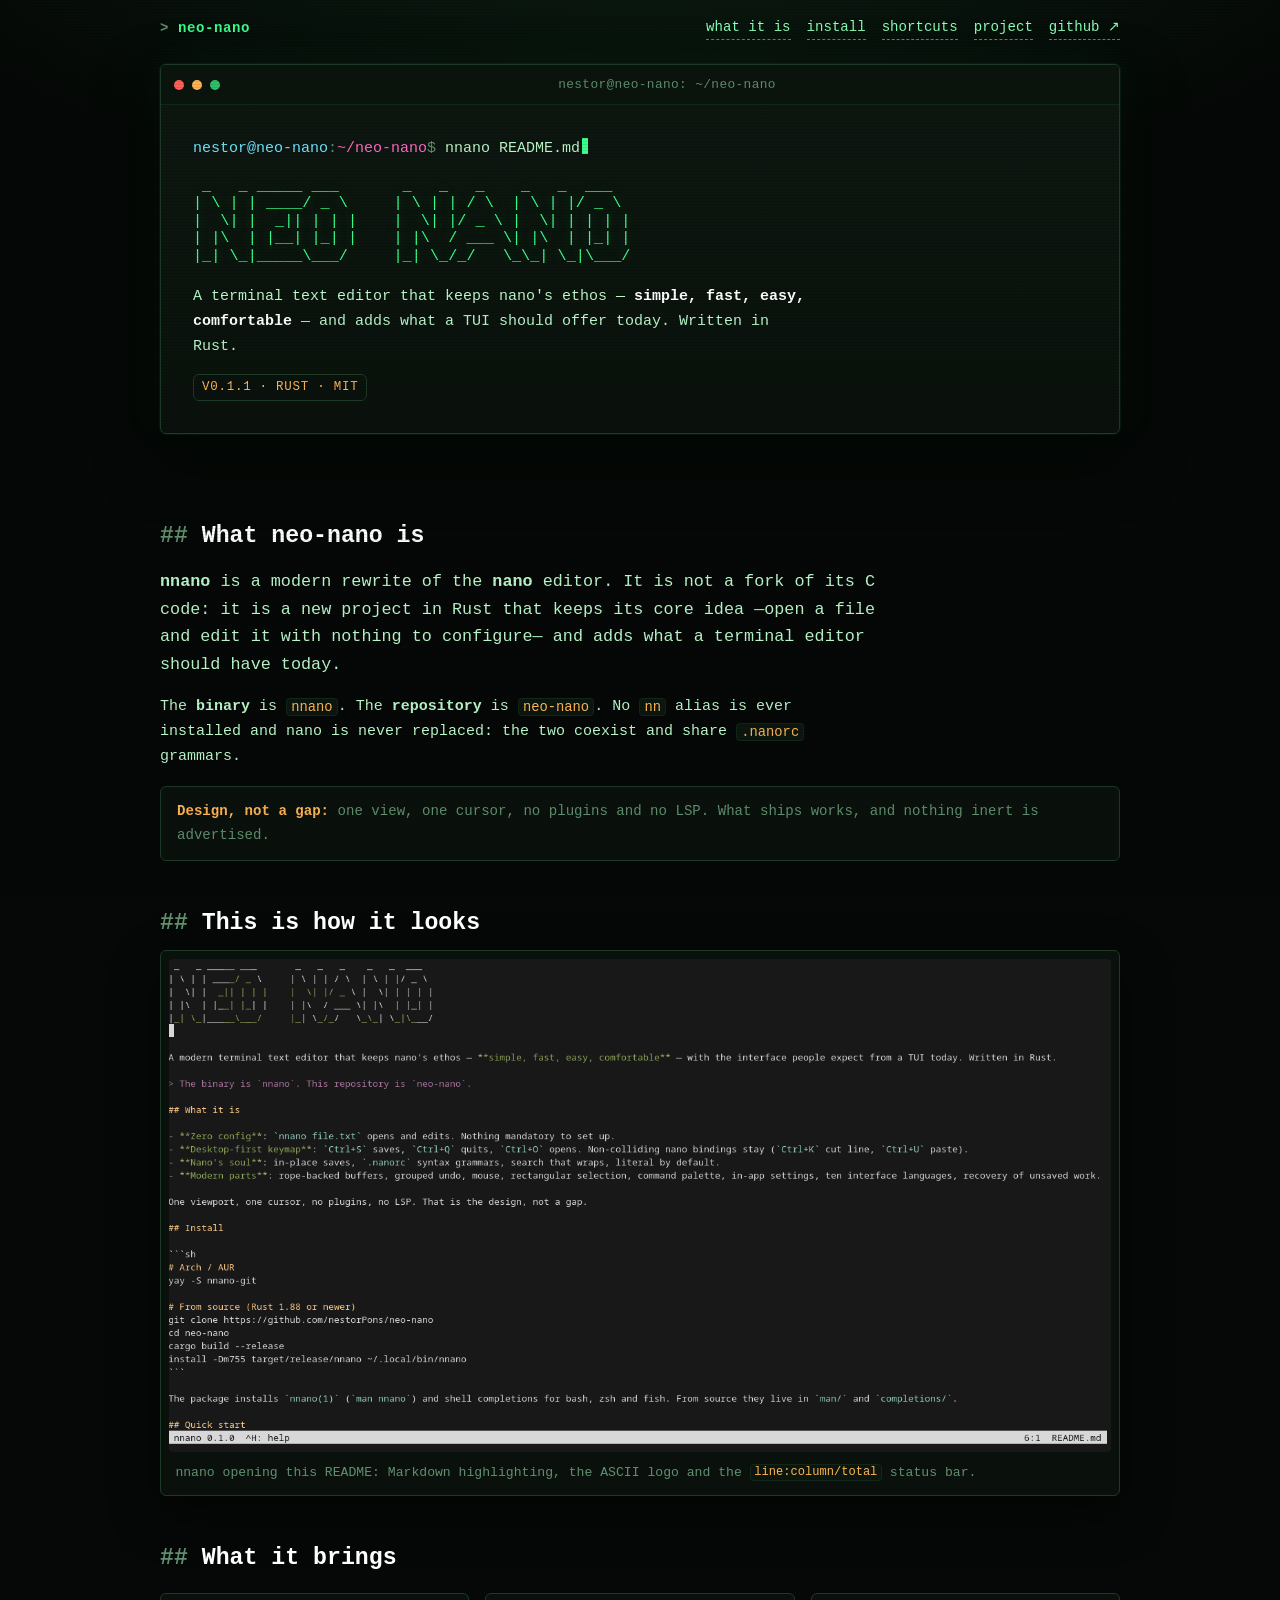
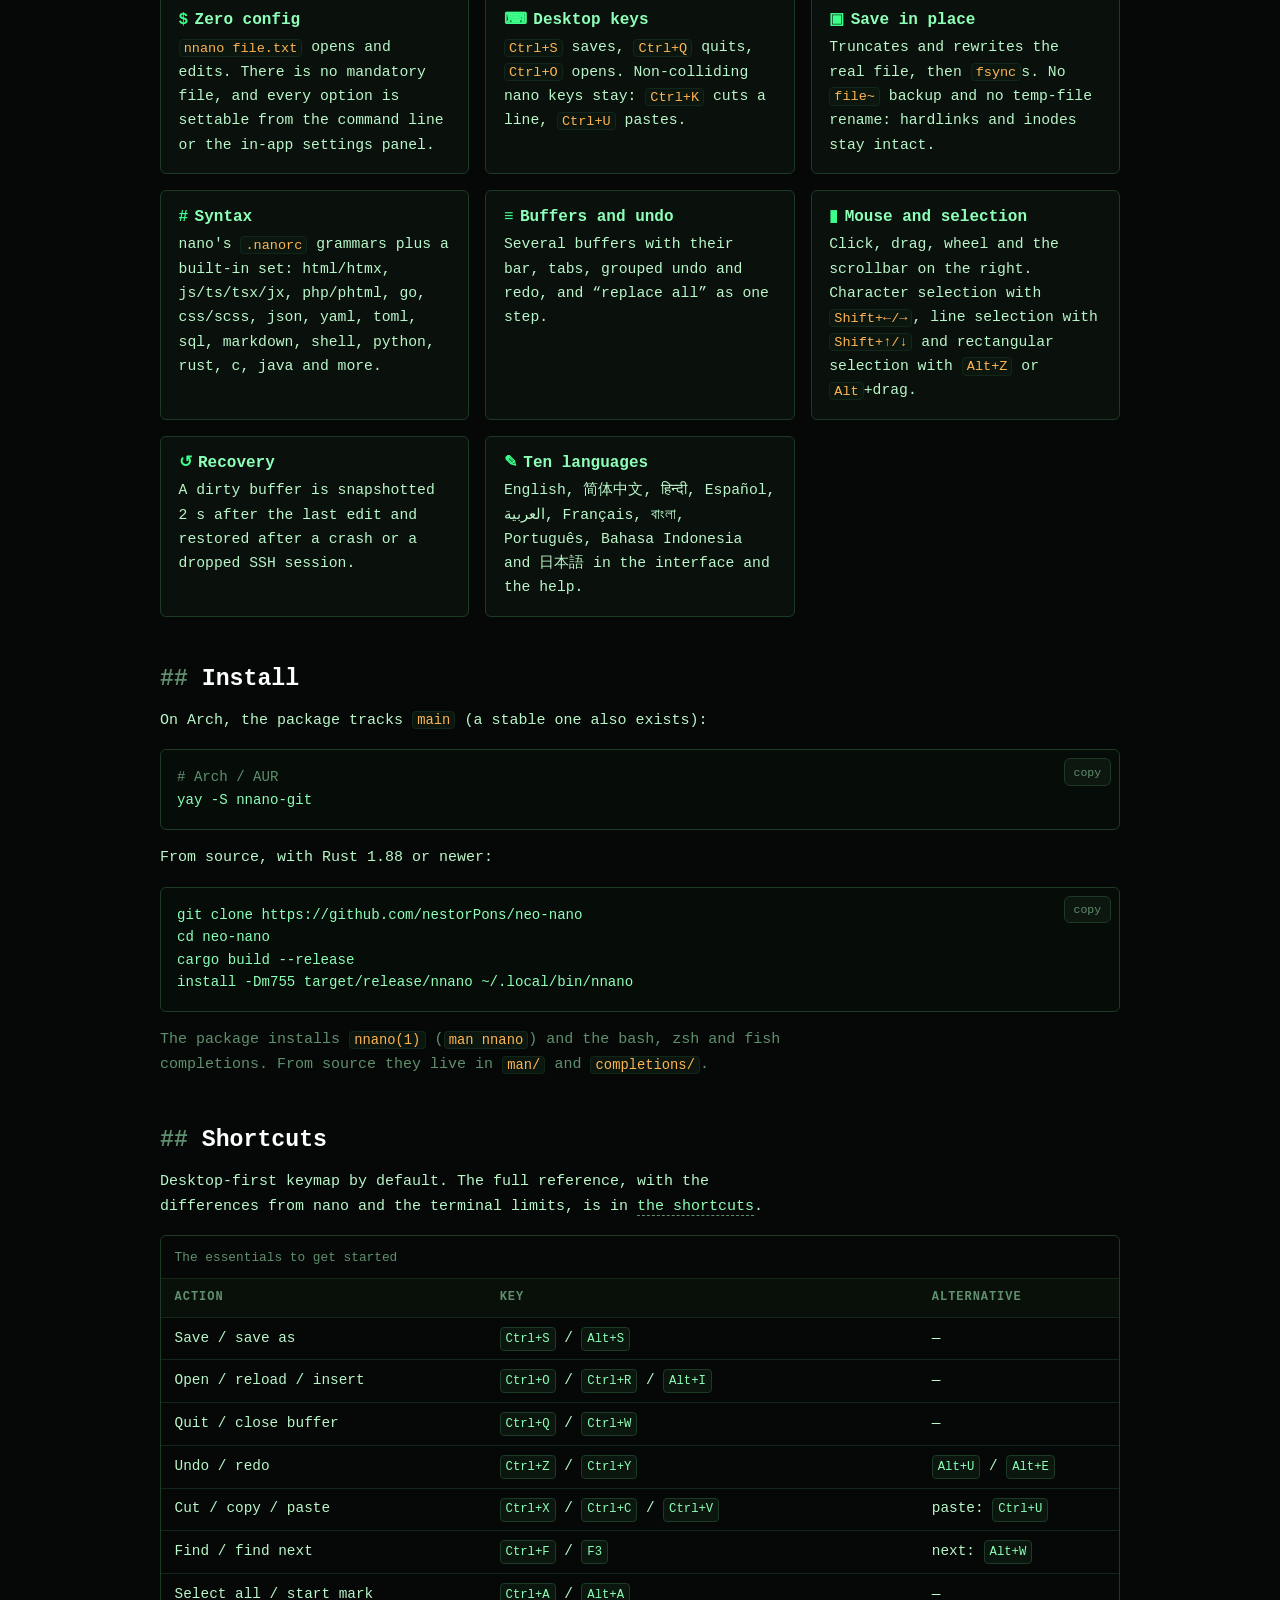
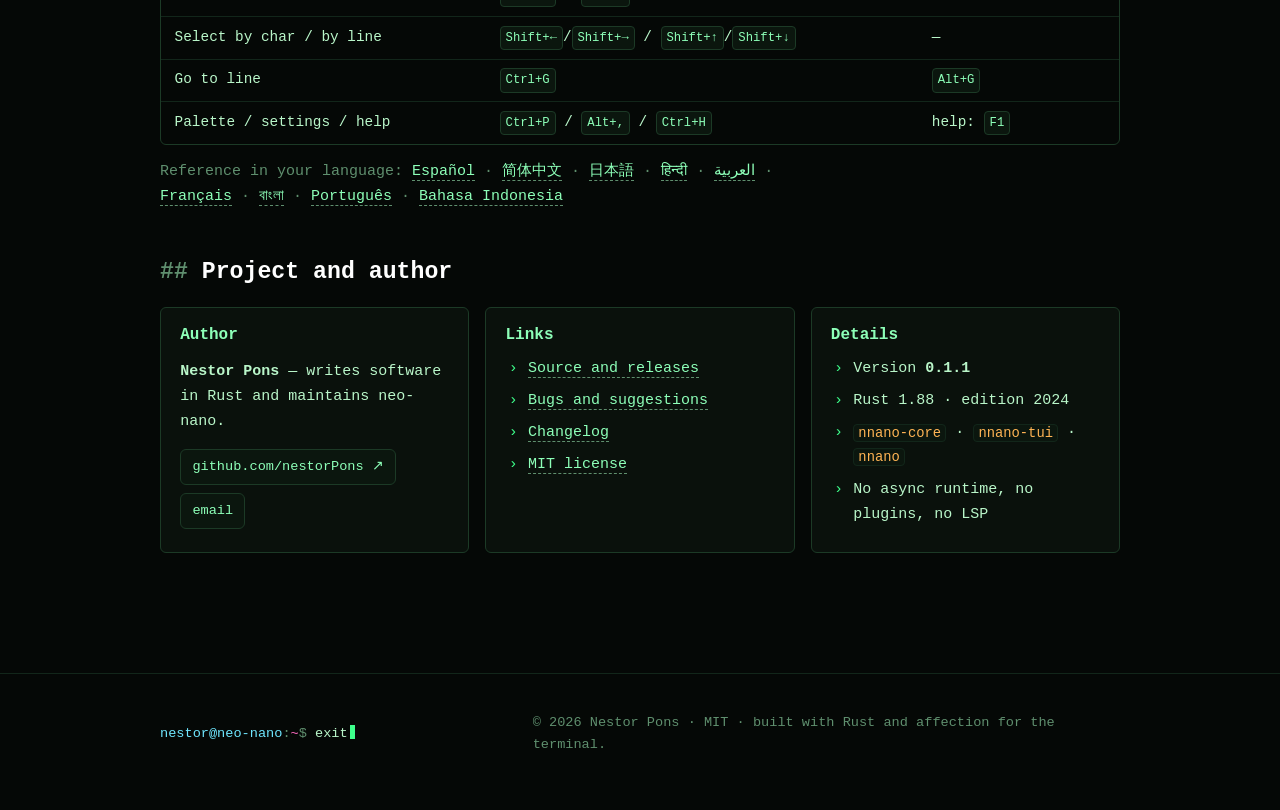
==== commit 04d589ee: "editor: selection with Shift+arrows, and copy on select `Shift+←`/`Shift+→` start or extend the mark" ====
--- a/docs/index.html
+++ b/docs/index.html
@@ -110,7 +110,7 @@
         </article>
         <article class="card">
           <h3><span class="ico">▮</span><span data-i18n>Mouse and selection</span></h3>
-          <p data-i18n>Click, drag, wheel and the scrollbar on the right. Line selection with <code>Shift+↑/↓</code> and rectangular selection with <code>Alt+Z</code> or <code>Alt</code>+drag.</p>
+          <p data-i18n>Click, drag, wheel and the scrollbar on the right. Character selection with <code>Shift+←/→</code>, line selection with <code>Shift+↑/↓</code> and rectangular selection with <code>Alt+Z</code> or <code>Alt</code>+drag.</p>
         </article>
         <article class="card">
           <h3><span class="ico">↺</span><span data-i18n>Recovery</span></h3>
@@ -159,7 +159,7 @@
             <tr><td data-i18n>Cut / copy / paste</td><td><kbd>Ctrl+X</kbd> / <kbd>Ctrl+C</kbd> / <kbd>Ctrl+V</kbd></td><td data-i18n>paste: <kbd>Ctrl+U</kbd></td></tr>
             <tr><td data-i18n>Find / find next</td><td><kbd>Ctrl+F</kbd> / <kbd>F3</kbd></td><td data-i18n>next: <kbd>Alt+W</kbd></td></tr>
             <tr><td data-i18n>Select all / start mark</td><td><kbd>Ctrl+A</kbd> / <kbd>Alt+A</kbd></td><td>—</td></tr>
-            <tr><td data-i18n>Line selection</td><td><kbd>Shift+↑</kbd> / <kbd>Shift+↓</kbd></td><td>—</td></tr>
+            <tr><td data-i18n>Select by char / by line</td><td><kbd>Shift+←</kbd>/<kbd>Shift+→</kbd> / <kbd>Shift+↑</kbd>/<kbd>Shift+↓</kbd></td><td>—</td></tr>
             <tr><td data-i18n>Go to line</td><td><kbd>Ctrl+G</kbd></td><td><kbd>Alt+G</kbd></td></tr>
             <tr><td data-i18n>Palette / settings / help</td><td><kbd>Ctrl+P</kbd> / <kbd>Alt+,</kbd> / <kbd>Ctrl+H</kbd></td><td data-i18n>help: <kbd>F1</kbd></td></tr>
           </tbody>
